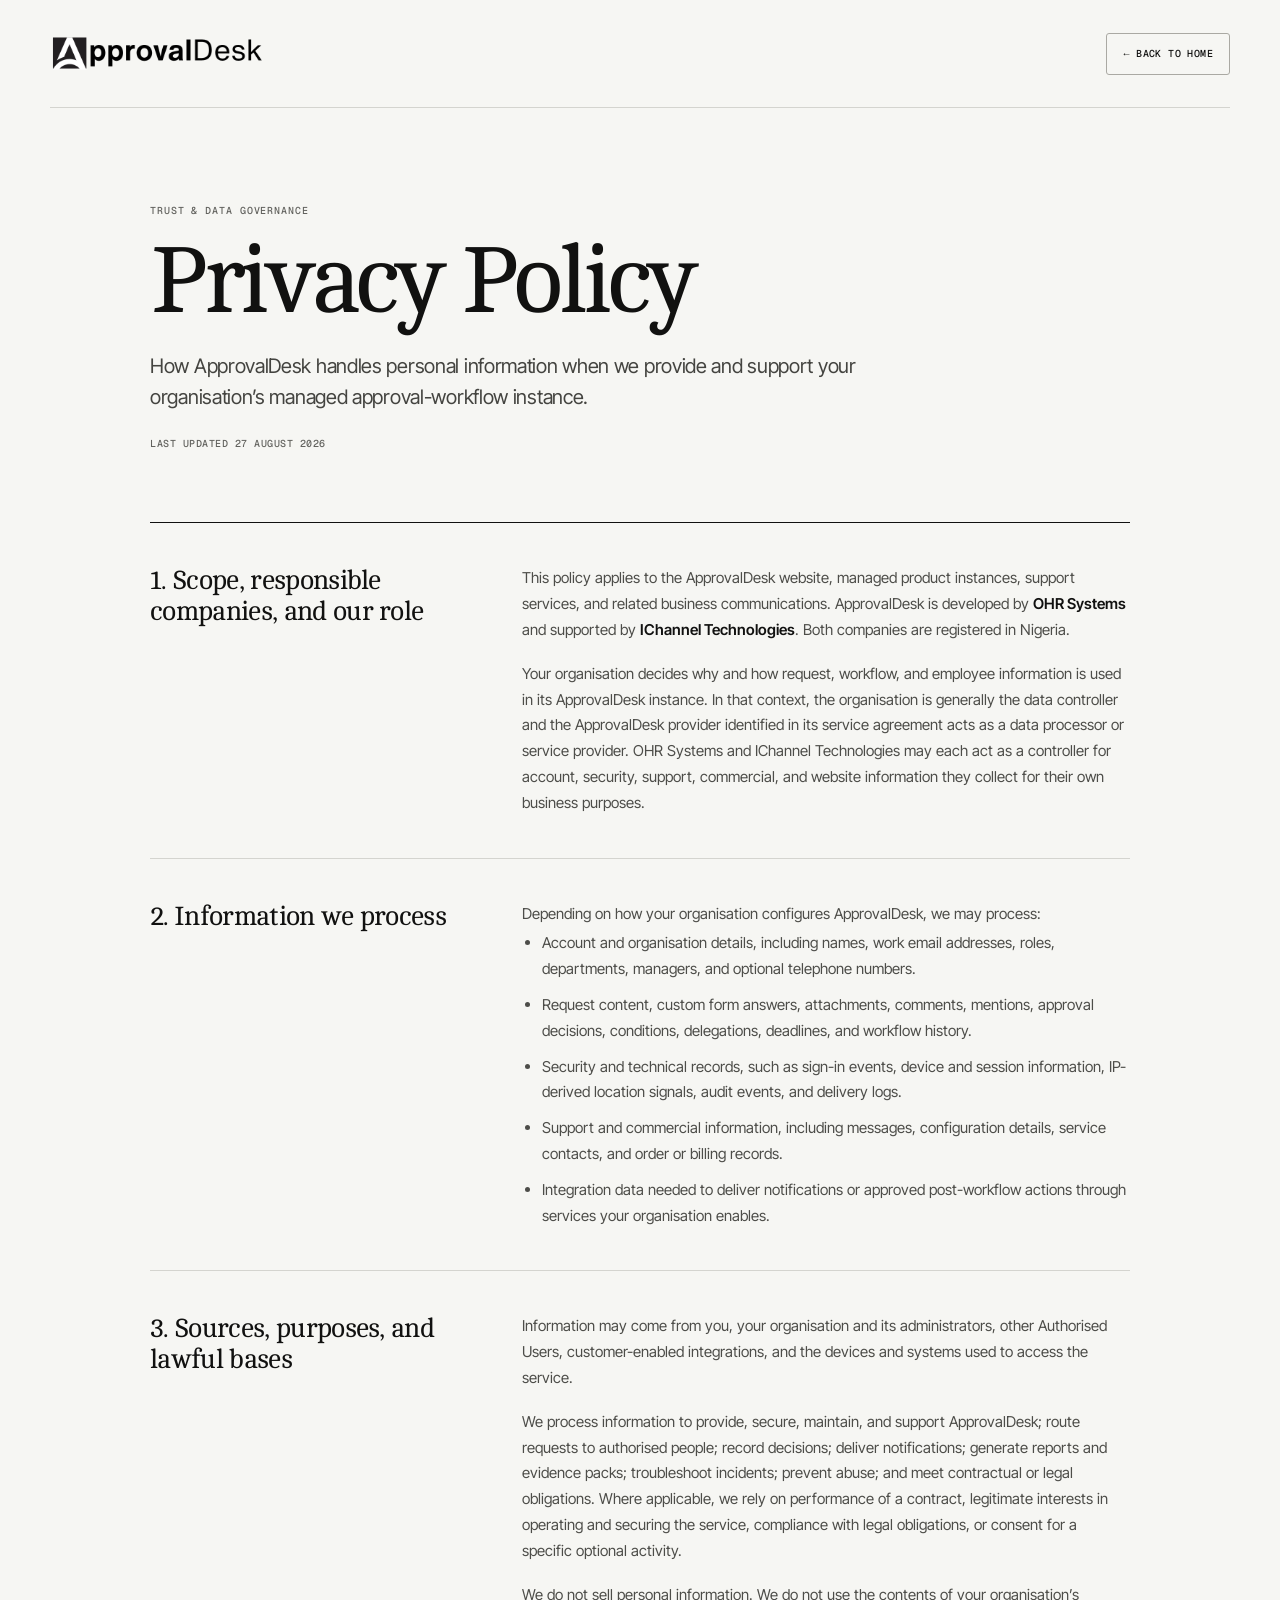
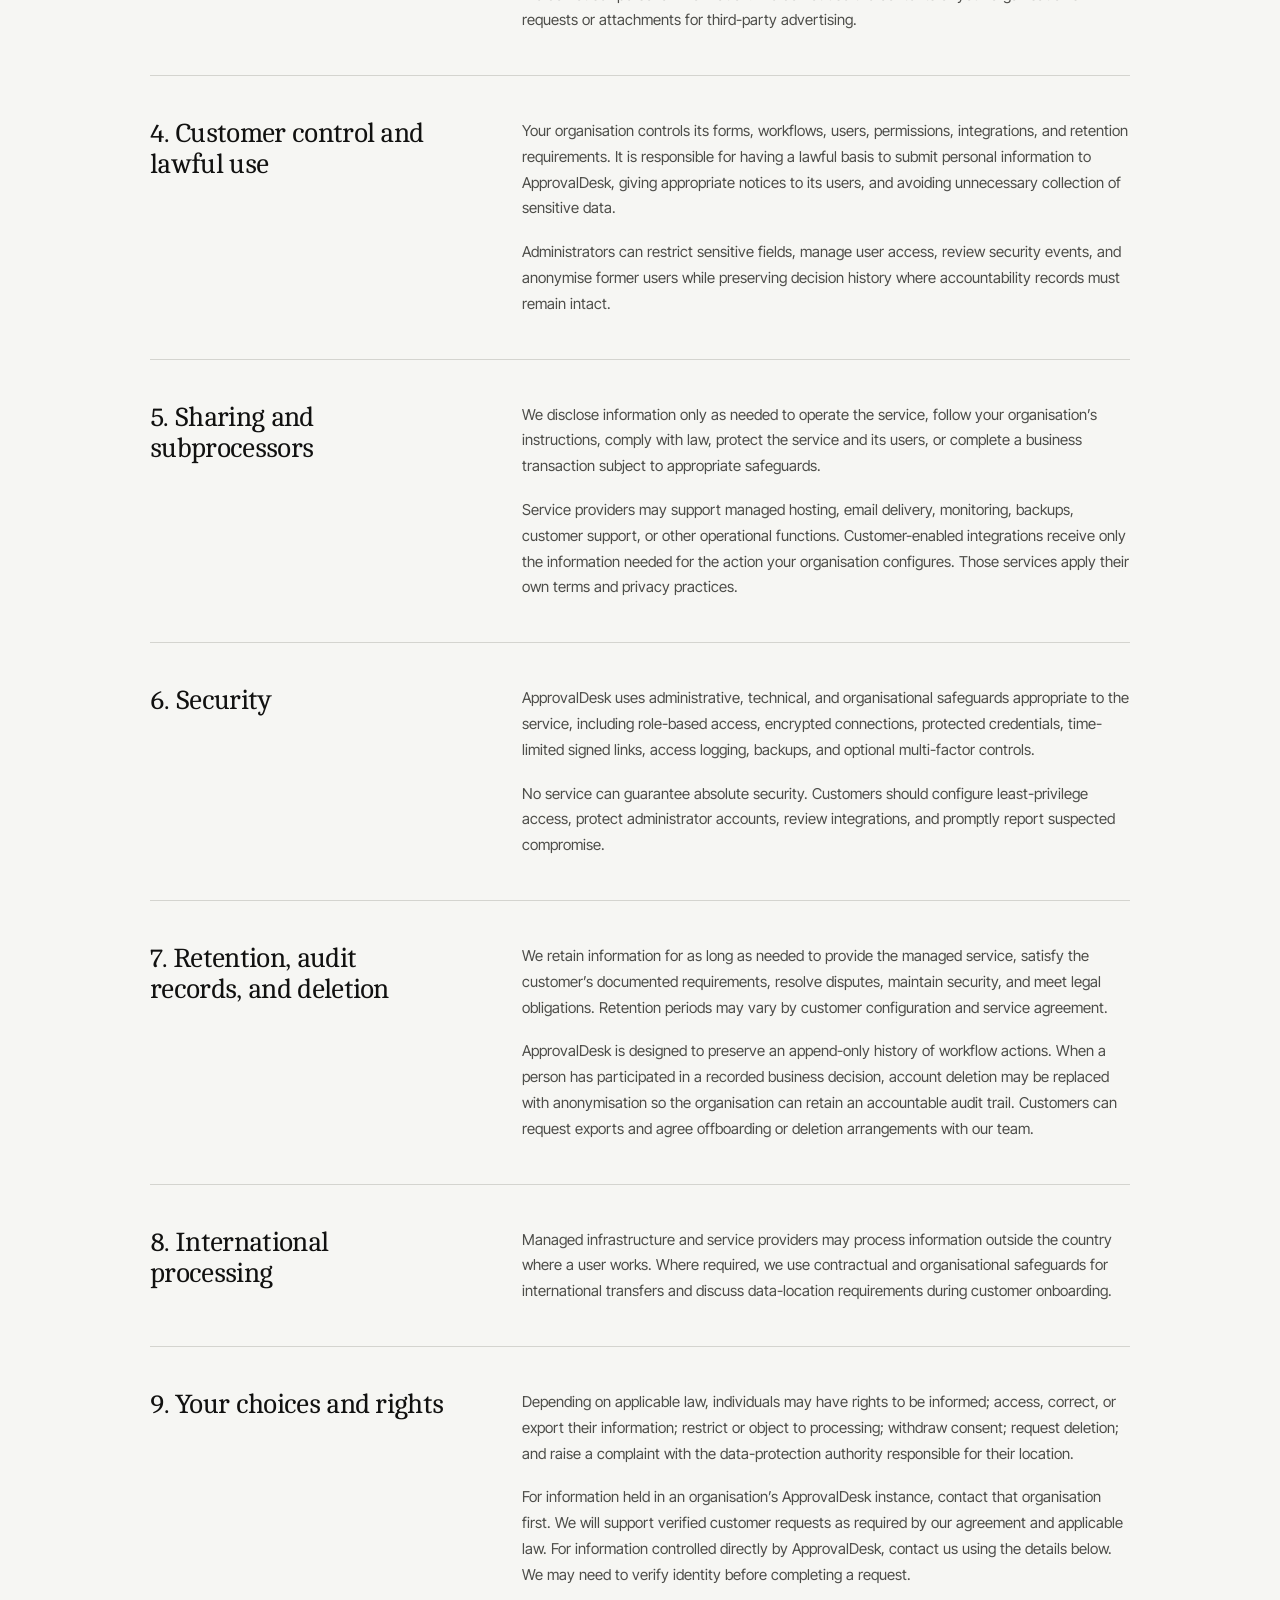
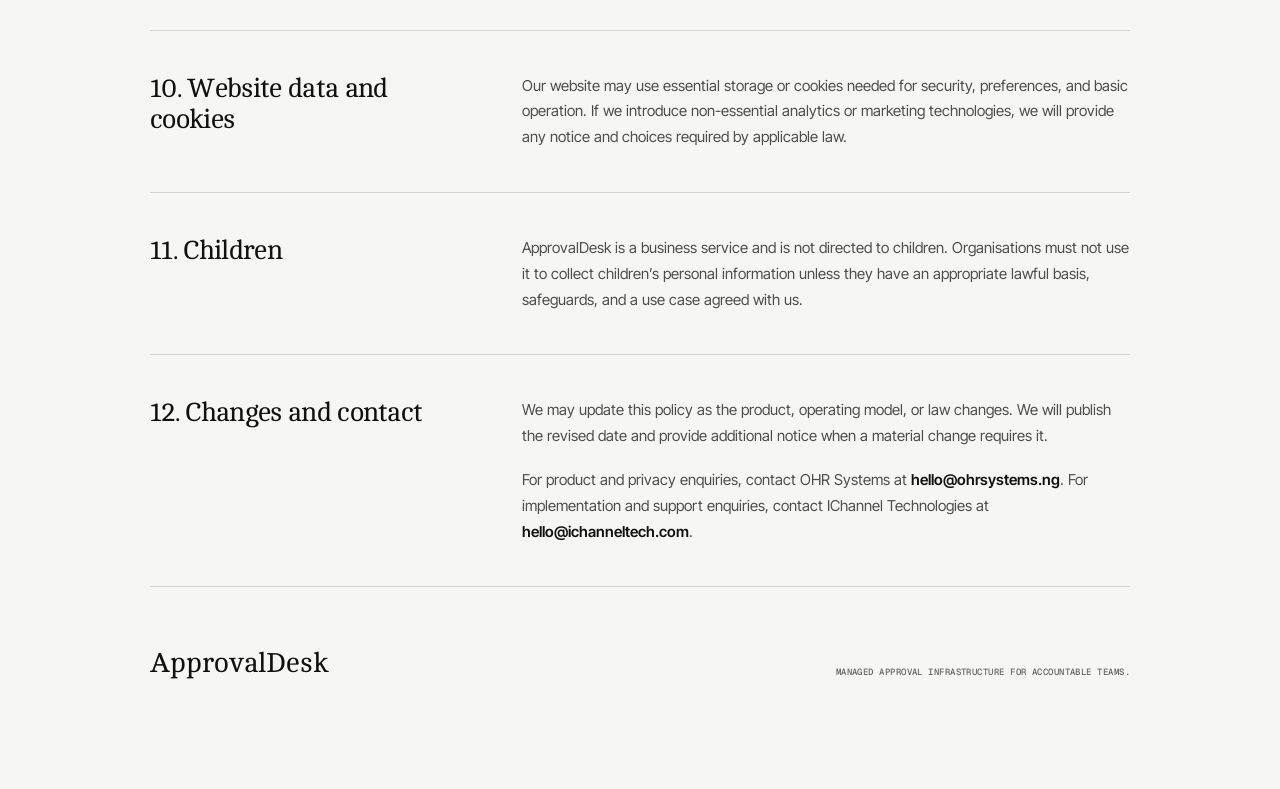
==== privacy/index.html @ 4d2e0517 "beta-v" ====
<!doctype html>
<html lang="en-NG">
  <head>
    <meta charset="UTF-8" />
    <meta name="viewport" content="width=device-width, initial-scale=1.0" />
    <link rel="preload" href="../public/fonts/cambo-latin-400.woff2" as="font" type="font/woff2" crossorigin />
    <link rel="preload" href="../public/fonts/inter-tight-latin.woff2" as="font" type="font/woff2" crossorigin />
    <link rel="icon" href="../public/images/brand/approvaldesk-logo-dark.png" type="image/png" />
    <link rel="stylesheet" href="../src/styles.css" />
    <link rel="stylesheet" href="../src/legal.css" />
    <meta name="description" content="How ApprovalDesk handles personal information when we provide and support your organisation’s managed approval-workflow instance." />
    <meta name="robots" content="index, follow, max-image-preview:large" />
    <meta name="author" content="OHR Systems" />
    <meta name="theme-color" content="#111110" />
    <link rel="canonical" href="https://approvaldesk.ng/privacy" />
    <meta property="og:type" content="website" />
    <meta property="og:site_name" content="ApprovalDesk" />
    <meta property="og:locale" content="en_NG" />
    <meta property="og:url" content="https://approvaldesk.ng/privacy" />
    <meta property="og:title" content="Privacy Policy | ApprovalDesk" />
    <meta property="og:description" content="How ApprovalDesk handles personal information when we provide and support your organisation’s managed approval-workflow instance." />
    <meta property="og:image" content="https://approvaldesk.ng/images/social/approvaldesk-social-card.png" />
    <meta name="twitter:card" content="summary_large_image" />
    <meta name="twitter:title" content="Privacy Policy | ApprovalDesk" />
    <meta name="twitter:description" content="How ApprovalDesk handles personal information when we provide and support your organisation’s managed approval-workflow instance." />
    <meta name="twitter:image" content="https://approvaldesk.ng/images/social/approvaldesk-social-card.png" />
    <title>Privacy Policy | ApprovalDesk</title>
  </head>
  <body>
    <!-- STATIC_APP_START --><link rel="preload" as="image" href="../public/images/brand/approvaldesk-logo-dark.png"/><main class="legal-page"><header class="legal-header"><img src="../public/images/brand/approvaldesk-logo-dark.png" alt="ApprovalDesk"/><a class="legal-back" href="../index.html">← Back to home</a></header><article class="legal-document"><div class="legal-hero"><p class="legal-eyebrow">Trust &amp; data governance</p><h1>Privacy Policy</h1><p class="legal-summary">How ApprovalDesk handles personal information when we provide and support your organisation’s managed approval-workflow instance.</p><p class="legal-date">Last updated 27 August 2026</p></div><div class="legal-content"><section><h2>1. Scope, responsible companies, and our role</h2><div><p>This policy applies to the ApprovalDesk website, managed product instances, support services, and related business communications. ApprovalDesk is developed by <strong>OHR Systems</strong> and supported by <strong>IChannel Technologies</strong>. Both companies are registered in Nigeria.</p><p>Your organisation decides why and how request, workflow, and employee information is used in its ApprovalDesk instance. In that context, the organisation is generally the data controller and the ApprovalDesk provider identified in its service agreement acts as a data processor or service provider. OHR Systems and IChannel Technologies may each act as a controller for account, security, support, commercial, and website information they collect for their own business purposes.</p></div></section><section><h2>2. Information we process</h2><div><p>Depending on how your organisation configures ApprovalDesk, we may process:</p><ul><li>Account and organisation details, including names, work email addresses, roles, departments, managers, and optional telephone numbers.</li><li>Request content, custom form answers, attachments, comments, mentions, approval decisions, conditions, delegations, deadlines, and workflow history.</li><li>Security and technical records, such as sign-in events, device and session information, IP-derived location signals, audit events, and delivery logs.</li><li>Support and commercial information, including messages, configuration details, service contacts, and order or billing records.</li><li>Integration data needed to deliver notifications or approved post-workflow actions through services your organisation enables.</li></ul></div></section><section><h2>3. Sources, purposes, and lawful bases</h2><div><p>Information may come from you, your organisation and its administrators, other Authorised Users, customer-enabled integrations, and the devices and systems used to access the service.</p><p>We process information to provide, secure, maintain, and support ApprovalDesk; route requests to authorised people; record decisions; deliver notifications; generate reports and evidence packs; troubleshoot incidents; prevent abuse; and meet contractual or legal obligations. Where applicable, we rely on performance of a contract, legitimate interests in operating and securing the service, compliance with legal obligations, or consent for a specific optional activity.</p><p>We do not sell personal information. We do not use the contents of your organisation’s requests or attachments for third-party advertising.</p></div></section><section><h2>4. Customer control and lawful use</h2><div><p>Your organisation controls its forms, workflows, users, permissions, integrations, and retention requirements. It is responsible for having a lawful basis to submit personal information to ApprovalDesk, giving appropriate notices to its users, and avoiding unnecessary collection of sensitive data.</p><p>Administrators can restrict sensitive fields, manage user access, review security events, and anonymise former users while preserving decision history where accountability records must remain intact.</p></div></section><section><h2>5. Sharing and subprocessors</h2><div><p>We disclose information only as needed to operate the service, follow your organisation’s instructions, comply with law, protect the service and its users, or complete a business transaction subject to appropriate safeguards.</p><p>Service providers may support managed hosting, email delivery, monitoring, backups, customer support, or other operational functions. Customer-enabled integrations receive only the information needed for the action your organisation configures. Those services apply their own terms and privacy practices.</p></div></section><section><h2>6. Security</h2><div><p>ApprovalDesk uses administrative, technical, and organisational safeguards appropriate to the service, including role-based access, encrypted connections, protected credentials, time-limited signed links, access logging, backups, and optional multi-factor controls.</p><p>No service can guarantee absolute security. Customers should configure least-privilege access, protect administrator accounts, review integrations, and promptly report suspected compromise.</p></div></section><section><h2>7. Retention, audit records, and deletion</h2><div><p>We retain information for as long as needed to provide the managed service, satisfy the customer’s documented requirements, resolve disputes, maintain security, and meet legal obligations. Retention periods may vary by customer configuration and service agreement.</p><p>ApprovalDesk is designed to preserve an append-only history of workflow actions. When a person has participated in a recorded business decision, account deletion may be replaced with anonymisation so the organisation can retain an accountable audit trail. Customers can request exports and agree offboarding or deletion arrangements with our team.</p></div></section><section><h2>8. International processing</h2><div><p>Managed infrastructure and service providers may process information outside the country where a user works. Where required, we use contractual and organisational safeguards for international transfers and discuss data-location requirements during customer onboarding.</p></div></section><section><h2>9. Your choices and rights</h2><div><p>Depending on applicable law, individuals may have rights to be informed; access, correct, or export their information; restrict or object to processing; withdraw consent; request deletion; and raise a complaint with the data-protection authority responsible for their location.</p><p>For information held in an organisation’s ApprovalDesk instance, contact that organisation first. We will support verified customer requests as required by our agreement and applicable law. For information controlled directly by ApprovalDesk, contact us using the details below. We may need to verify identity before completing a request.</p></div></section><section><h2>10. Website data and cookies</h2><div><p>Our website may use essential storage or cookies needed for security, preferences, and basic operation. If we introduce non-essential analytics or marketing technologies, we will provide any notice and choices required by applicable law.</p></div></section><section><h2>11. Children</h2><div><p>ApprovalDesk is a business service and is not directed to children. Organisations must not use it to collect children’s personal information unless they have an appropriate lawful basis, safeguards, and a use case agreed with us.</p></div></section><section><h2>12. Changes and contact</h2><div><p>We may update this policy as the product, operating model, or law changes. We will publish the revised date and provide additional notice when a material change requires it.</p><p>For product and privacy enquiries, contact OHR Systems at <strong>hello@ohrsystems.ng</strong>. For implementation and support enquiries, contact IChannel Technologies at <strong>hello@ichanneltech.com</strong>.</p></div></section></div><div class="legal-close"><p>ApprovalDesk</p><span>Managed approval infrastructure for accountable teams.</span></div></article></main><!-- STATIC_APP_END -->
  </body>
</html>
---- src/styles.css ----
@font-face{font-family:"Cambo";font-style:normal;font-weight:400;font-display:swap;src:url("../public/fonts/cambo-latin-400.woff2") format("woff2");unicode-range:U+0000-00FF,U+0131,U+0152-0153,U+02BB-02BC,U+02C6,U+02DA,U+02DC,U+0304,U+0308,U+0329,U+2000-206F,U+20AC,U+2122,U+2191,U+2193,U+2212,U+2215,U+FEFF,U+FFFD}
@font-face{font-family:"Geist Mono";font-style:normal;font-weight:400 500;font-display:swap;src:url("../public/fonts/geist-mono-latin.woff2") format("woff2");unicode-range:U+0000-00FF,U+0131,U+0152-0153,U+02BB-02BC,U+02C6,U+02DA,U+02DC,U+0304,U+0308,U+0329,U+2000-206F,U+20AC,U+2122,U+2191,U+2193,U+2212,U+2215,U+FEFF,U+FFFD}
@font-face{font-family:"Inter Tight";font-style:normal;font-weight:400 700;font-display:swap;src:url("../public/fonts/inter-tight-latin.woff2") format("woff2");unicode-range:U+0000-00FF,U+0131,U+0152-0153,U+02BB-02BC,U+02C6,U+02DA,U+02DC,U+0304,U+0308,U+0329,U+2000-206F,U+20AC,U+2122,U+2191,U+2193,U+2212,U+2215,U+FEFF,U+FFFD}
:root{font-family:"Inter Tight",Arial,sans-serif;color:#171716;background:#f8f7f7;font-synthesis:none;--ink:#171716;--paper:#f8f7f7;--white:#fff;--line:#deddd9;--muted:#6e6d69;--mint:#49f2ac;--mint-soft:#d8ffeb;--lilac:#efc6ee;--ui:"Inter Tight",Arial,sans-serif;--serif:"Cambo",Georgia,serif;--mono:"Geist Mono",monospace}*{box-sizing:border-box}html{scroll-behavior:smooth;scroll-padding-top:90px}body{margin:0;min-width:320px;min-height:100vh;background:var(--paper);color:var(--ink);-webkit-font-smoothing:antialiased}button,input,select{font:inherit}a{color:inherit}img{display:block;max-width:100%}p,h1,h2,h3{margin-top:0}.section-shell{width:min(1180px,calc(100% - 48px));margin:0 auto}
.announce{min-height:31px;background:#aefad6;display:flex;align-items:center;justify-content:center;gap:18px;padding:7px 24px;font:500 10px/1.4 var(--mono);text-align:center}.announce a{background:var(--lilac);border-radius:999px;padding:4px 10px;text-decoration:none}.site-header{position:sticky;top:0;z-index:30;background:rgba(248,247,247,.9);backdrop-filter:blur(14px);border-bottom:1px solid rgba(23,23,22,.08)}.nav-shell{width:min(1180px,calc(100% - 48px));height:72px;margin:0 auto;display:grid;grid-template-columns:1fr auto 1fr;align-items:center;gap:32px}.brand{display:inline-flex;align-items:center;gap:9px;width:fit-content;text-decoration:none;font-weight:600;letter-spacing:-.04em}.brand-dot{width:14px;height:14px;border-radius:50%;background:var(--mint);box-shadow:inset -4px -2px 0 rgba(0,0,0,.18)}.nav-links{display:flex;gap:26px}.nav-links a{text-decoration:none;font-size:13px;color:#494844}.nav-cta{justify-self:end;background:var(--lilac);padding:9px 14px;border-radius:4px;text-decoration:none;font:500 11px var(--mono);text-transform:uppercase}.menu-button{display:none;justify-self:end;border:0;background:transparent;font:500 12px var(--mono);text-transform:uppercase}
.eyebrow{margin-bottom:18px;display:flex;align-items:center;gap:10px;font:500 10px/1.2 var(--mono);letter-spacing:.08em;text-transform:uppercase;color:#4e4d49}.eyebrow span{width:18px;height:1px;background:currentColor}.hero{min-height:725px;display:grid;grid-template-columns:.88fr 1.12fr;gap:78px;align-items:center;padding-block:78px 86px}.hero-copy{padding-left:36px;position:relative;z-index:2}.hero h1{max-width:650px;margin-bottom:24px;font:400 clamp(54px,5.25vw,78px)/.91 var(--serif);letter-spacing:-.052em}.hero h1 em{font-style:normal;background:linear-gradient(transparent 66%,var(--lilac) 66%)}.hero-lede{max-width:560px;color:#575650;font-size:16px;line-height:1.65}.hero-actions{display:flex;flex-wrap:wrap;gap:10px;margin:30px 0}.button{min-height:44px;display:inline-flex;align-items:center;justify-content:space-between;gap:22px;border-radius:3px;padding:13px 16px;text-decoration:none;font:500 10px var(--mono);text-transform:uppercase;transition:.18s}.button:hover{transform:translateY(-2px)}.button-primary{background:var(--ink);color:white}.button-secondary{background:transparent;border:1px solid #bab9b5}.hero-proof{display:flex;align-items:center;gap:13px}.avatars{display:flex}.avatars span{width:28px;height:28px;display:grid;place-items:center;margin-left:-6px;border-radius:50%;border:2px solid var(--paper);background:#d7d4cd;font:500 8px var(--mono)}.avatars span:nth-child(2){background:var(--mint-soft)}.avatars span:nth-child(3){background:var(--lilac)}.hero-proof b,.hero-proof small{display:block}.hero-proof b{font-size:11px}.hero-proof small{margin-top:2px;font-size:10px;color:var(--muted)}.hero-visual{min-height:560px;position:relative;padding-right:68px}.hero-visual>img{width:100%;height:560px;object-fit:cover;object-position:center 37%;filter:saturate(.88) contrast(.96)}.hero-card-wrap{width:326px;position:absolute;right:0;bottom:34px}.image-label{position:absolute;top:-24px;right:68px;font:9px var(--mono);letter-spacing:.06em}.approval-card{background:white;border:1px solid #d5d3cd;box-shadow:0 18px 50px rgba(0,0,0,.12)}.approval-top{display:flex;justify-content:space-between;align-items:center;padding:10px 12px;border-bottom:1px solid #e6e4df;font:8px var(--mono)}.status{padding:4px 7px;border-radius:999px;background:#fff2dc;color:#8c5d05}.status.approved{background:var(--mint-soft);color:#126038}.approval-body{padding:18px}.micro{margin-bottom:10px;font:500 9px/1.4 var(--mono);letter-spacing:.08em;color:#6a6964}.approval-body h3{margin-bottom:16px;font:400 24px/1.05 var(--serif)}.amount-row{display:flex;justify-content:space-between;margin-bottom:14px;padding:9px 0;border-block:1px solid #eceae5;font-size:10px}.timeline-row{display:grid;grid-template-columns:24px 1fr auto;gap:9px;align-items:center;padding:8px 0;color:#8a8984}.timeline-row+.timeline-row{border-top:1px solid #efede8}.timeline-row i{width:22px;height:22px;display:grid;place-items:center;border-radius:50%;background:#eeece7;font:normal 8px var(--mono)}.timeline-row b,.timeline-row small{display:block}.timeline-row b{font-size:9px}.timeline-row small{font-size:8px}.timeline-row em{font:normal 7px var(--mono);text-transform:uppercase}.timeline-row.done{color:#2c6a4b}.timeline-row.done i{background:var(--mint-soft)}.timeline-row.current{color:var(--ink)}.timeline-row.current i{background:var(--ink);color:white;box-shadow:0 0 0 3px var(--mint-soft)}.approve-button{width:100%;margin-top:10px;border:0;border-radius:2px;background:var(--mint);padding:10px;font:500 9px var(--mono);text-transform:uppercase;cursor:pointer}
.trust-strip{overflow:hidden;border-block:1px solid #dfded9;background:#fbfbfa}.logo-ticker{min-width:max-content;display:flex;align-items:center;justify-content:center;gap:34px;padding:28px;color:#5e5d59;font:500 10px var(--mono);letter-spacing:.1em}.logo-ticker i{width:4px;height:4px;border-radius:50%;background:#aaa9a5}.intro{padding-block:110px 105px;text-align:center}.intro .eyebrow,.section-heading.centered .eyebrow{justify-content:center}.intro h2{width:min(850px,100%);margin:0 auto 58px;font:400 clamp(30px,4vw,50px)/1.08 var(--serif);letter-spacing:-.035em}.intro-notes{display:grid;grid-template-columns:repeat(3,1fr);gap:44px;width:min(850px,100%);margin:auto;text-align:left}.intro-notes div{padding-top:18px;border-top:1px solid var(--line)}.intro-notes b{font:500 11px var(--mono);text-transform:uppercase}.intro-notes p{margin:8px 0 0;color:var(--muted);font-size:12px;line-height:1.5}
.impact{padding:106px 0;background:#f1f0ef}.section-heading.centered{text-align:center}.section-heading h2{margin-bottom:50px;font:400 clamp(42px,5vw,66px)/.96 var(--serif);letter-spacing:-.045em}.impact-grid{display:grid;grid-template-columns:1.1fr .9fr;gap:26px;width:min(1000px,100%);margin:auto;background:white;padding:22px}.impact-image{min-height:550px;position:relative;overflow:hidden}.impact-image img{width:100%;height:100%;object-fit:cover}.photo-chip,.case-badge{position:absolute;background:var(--mint);padding:6px 8px;border-radius:3px;font:500 8px var(--mono)}.photo-chip{left:14px;top:14px}.steps-list{padding:8px 22px}.steps-list article{display:grid;grid-template-columns:36px 1fr;gap:16px;padding:25px 0;border-bottom:1px solid #e4e2dc}.steps-list article:last-child{border:0}.steps-list article>span{font:9px var(--mono)}.steps-list h3{margin-bottom:8px;font:400 24px var(--serif)}.steps-list p{margin:0;color:var(--muted);font-size:12px;line-height:1.6}
.systems,.features{padding-block:120px}.section-heading.split{display:grid;grid-template-columns:1fr 360px;gap:60px;align-items:end}.section-heading.split h2{margin-bottom:0;max-width:760px}.section-heading.split>p{margin:0 0 5px;color:var(--muted);font-size:14px;line-height:1.65}.workflow-tabs{display:flex;gap:6px;margin-top:52px;border-bottom:1px solid var(--line)}.workflow-tabs button{border:0;background:transparent;padding:13px 18px;color:var(--muted);font:500 10px var(--mono);text-transform:uppercase;cursor:pointer}.workflow-tabs button[aria-selected=true]{background:var(--ink);color:white}.workflow-stage{display:grid;grid-template-columns:.8fr 1.2fr;min-height:410px;background:#efeeec}.workflow-copy{padding:62px 54px}.workflow-copy h3{max-width:440px;margin-bottom:18px;font:400 40px/1 var(--serif);letter-spacing:-.03em}.workflow-copy>p:not(.micro){max-width:480px;color:var(--muted);font-size:13px;line-height:1.7}.workflow-copy a,.text-link,.faq-title a{display:inline-flex;gap:12px;margin-top:20px;font:500 10px var(--mono);text-transform:uppercase;text-decoration:underline;text-underline-offset:5px}.workflow-map{display:flex;align-items:center;justify-content:center;padding:52px 34px;background:#e0ffef}.map-node{width:30%;min-height:160px;position:relative;display:flex;flex-direction:column;justify-content:space-between;padding:18px;background:white;border:1px solid #b8dbca}.map-node+.map-node{margin-left:28px}.map-node+.map-node:before{content:"";position:absolute;width:29px;height:1px;left:-29px;top:50%;background:#759885}.map-node>span{font:9px var(--mono);color:var(--muted)}.map-node b{font:400 19px var(--serif)}.map-node small{color:var(--muted);font-size:8px}
.metrics{padding-block:100px;background:#f1f0ef}.metric-intro{width:min(740px,100%)}.metric-intro h2,.security-copy h2{margin-bottom:20px;font:400 clamp(42px,5vw,64px)/.96 var(--serif);letter-spacing:-.045em}.metric-intro>p{max-width:600px;color:var(--muted);font-size:14px}.metric-cards{display:grid;grid-template-columns:repeat(3,1fr);margin-top:54px}.metric-card{min-height:250px;display:flex;flex-direction:column;padding:26px;border:1px solid rgba(0,0,0,.08)}.metric-card+.metric-card{border-left:0}.metric-card strong{font:9px var(--mono)}.metric-card h3{margin:auto 0 14px;font:400 52px var(--serif);letter-spacing:-.04em}.metric-card p{max-width:260px;margin-bottom:0;font-size:12px;line-height:1.55}.lilac{background:var(--lilac)}.paper{background:white}.mint{background:var(--mint)}
.feature-layout{display:grid;grid-template-columns:230px 1fr;gap:80px;margin-top:80px}.feature-layout aside{position:sticky;top:110px;height:fit-content;display:flex;flex-direction:column}.feature-layout aside a{padding:12px 0;border-bottom:1px solid var(--line);color:var(--muted);font:500 10px var(--mono);text-decoration:none;text-transform:uppercase}.feature-groups article{scroll-margin-top:110px;padding:8px 0 70px}.feature-groups article+article{border-top:1px solid var(--line);padding-top:70px}.feature-groups h3{margin-bottom:28px;font:400 38px/1.05 var(--serif);letter-spacing:-.03em}.feature-row{display:grid;grid-template-columns:240px 1fr;gap:30px;padding:17px 0;border-top:1px solid #e2e1dc}.feature-row b{font-size:12px}.feature-row p{margin:0;color:var(--muted);font-size:12px;line-height:1.6}
.industries{padding-block:116px;background:#efeeec}.case-feature{height:560px;position:relative;margin-top:58px;overflow:hidden;color:white}.case-feature:after{content:"";position:absolute;inset:0;background:linear-gradient(90deg,rgba(0,0,0,.69),rgba(0,0,0,.1) 75%)}.case-feature img{width:100%;height:100%;object-fit:cover}.case-overlay{position:absolute;z-index:2;left:44px;bottom:42px;max-width:510px}.case-overlay .micro{color:#c9c8c3}.case-overlay h3{margin-bottom:14px;font:400 38px/1.04 var(--serif)}.case-overlay p:last-child{max-width:430px;margin-bottom:0;color:#e0dfdb;font-size:12px;line-height:1.6}.case-badge{z-index:2;right:18px;top:18px;color:var(--ink)}.industry-list{margin-top:24px;border-top:1px solid #cac9c5}.industry-list article{display:grid;grid-template-columns:60px 240px 1fr;gap:28px;align-items:center;padding:23px 0;border-bottom:1px solid #cac9c5}.industry-list span{font:9px var(--mono);color:var(--muted)}.industry-list h3{margin:0;font:400 22px var(--serif)}.industry-list p{max-width:650px;margin:0;color:var(--muted);font-size:12px}
.security{display:grid;grid-template-columns:.85fr 1.15fr;gap:90px;align-items:center;padding-block:124px}.security-copy>p{max-width:500px;color:var(--muted);font-size:14px;line-height:1.65}.security-copy .button{margin-top:16px}.security-panel{min-height:520px;display:grid;grid-template-columns:1fr 1fr;align-items:center;padding:30px;background:#171716;color:white}.radar{width:282px;height:282px;position:relative;display:grid;place-items:center;margin:auto}.pulse{position:absolute;border:1px solid #5c5d59;border-radius:50%;animation:securityPulse 3.4s ease-in-out infinite}.p1{inset:0}.p2{inset:38px;animation-delay:-1.1s}.p3{inset:76px;border-color:var(--mint);animation-delay:-2.2s}.security-sweep{position:absolute;inset:13px;border-radius:50%;background:conic-gradient(from 215deg,transparent 0 65%,rgba(255,255,255,.18) 72%,transparent 79% 100%);animation:securitySweep 5.5s linear infinite;mask:radial-gradient(circle,transparent 0 20%,#000 21% 100%)}.radar-center{width:112px;height:112px;position:relative;z-index:1;display:grid;place-items:center;border-radius:50%;background:#fff;color:var(--ink);box-shadow:0 0 0 11px rgba(255,255,255,.07),0 0 42px rgba(255,255,255,.16);animation:shieldFloat 3.4s ease-in-out infinite}.security-list p{display:grid;grid-template-columns:34px 1fr;gap:8px;padding:16px 0;margin:0;border-bottom:1px solid #393936}.security-list span{color:#777772;font:9px var(--mono)}.security-list b{font-size:11px;font-weight:500}@keyframes securitySweep{to{transform:rotate(360deg)}}@keyframes securityPulse{0%,100%{opacity:.48;transform:scale(.97)}50%{opacity:1;transform:scale(1)}}@keyframes shieldFloat{0%,100%{transform:translateY(0)}50%{transform:translateY(-7px)}}
.comparison{padding-block:110px;background:#f1f0ef}.compare-grid{display:grid;grid-template-columns:1fr 1fr;width:min(930px,100%);margin:auto}.compare-card{min-height:410px;padding:42px}.compare-card.old{background:white}.compare-card.new{background:var(--mint)}.compare-card h3{max-width:420px;margin:76px 0 26px;font:400 34px/1.05 var(--serif)}.compare-card ul{margin:0;padding:0;list-style:none}.compare-card li{padding:10px 0;border-top:1px solid rgba(0,0,0,.15);font-size:12px}.faq{display:grid;grid-template-columns:.8fr 1.2fr;gap:100px;padding-block:120px}.faq-title{position:sticky;top:115px;height:fit-content}.faq-title h2{margin-bottom:20px;font:400 54px/.98 var(--serif);letter-spacing:-.04em}.faq-title>p{color:var(--muted);font-size:13px}.faq-list article{border-top:1px solid var(--line)}.faq-list article:last-child{border-bottom:1px solid var(--line)}.faq-list button{width:100%;min-height:74px;display:flex;justify-content:space-between;align-items:center;gap:20px;border:0;padding:0;background:transparent;text-align:left;cursor:pointer}.faq-list button span{font-size:14px;font-weight:500}.faq-list button em{font:normal 9px var(--mono);text-transform:uppercase}.faq-list article>div{display:grid;grid-template-rows:0fr;transition:grid-template-rows .3s}.faq-list article>div p{overflow:hidden;margin:0;color:var(--muted);font-size:13px;line-height:1.7}.faq-list article.open>div{grid-template-rows:1fr}.faq-list article.open>div p{padding:0 70px 24px 0}
.final-cta{padding-block:100px;background:var(--ink);color:white}.final-grid{display:grid;grid-template-columns:1fr 430px;gap:100px;align-items:center}.final-grid h2{margin-bottom:16px;font:400 clamp(48px,6vw,76px)/.92 var(--serif);letter-spacing:-.05em}.final-grid>div:first-child>p:last-child{color:#aaa9a4}.final-grid .eyebrow{color:#aaa9a4}.demo-form,.success-card{padding:28px;background:#272725;border:1px solid #3b3b38}.demo-form label{display:block;margin-bottom:16px}.demo-form label span{display:block;margin-bottom:8px;font:500 9px var(--mono);text-transform:uppercase;color:#aaa9a4}.demo-form input,.demo-form select{width:100%;border:1px solid #555550;background:#1a1a19;color:white;padding:13px 12px;border-radius:0}.demo-form input:focus,.demo-form select:focus{outline:0;border-color:var(--mint)}.demo-form button{width:100%;display:flex;justify-content:space-between;border:0;margin-top:10px;padding:14px;background:var(--mint);font:500 10px var(--mono);text-transform:uppercase;cursor:pointer}.demo-form small{display:block;margin-top:10px;color:#777772;font-size:9px}.success-card h3{margin-bottom:12px;font:400 34px var(--serif)}.success-card p{color:#aaa9a4;font-size:12px;line-height:1.6}.success-card button{border:0;padding:10px 12px;background:var(--mint);font:500 9px var(--mono);text-transform:uppercase}
footer{padding:64px 0 24px;background:#111110;color:white}.footer-grid{display:grid;grid-template-columns:2fr repeat(3,1fr);gap:60px;padding-bottom:60px}.footer-grid>div{display:flex;flex-direction:column;align-items:flex-start;gap:10px}.footer-grid>div:first-child p{color:#777772;font-size:11px}.footer-grid b{margin-bottom:8px;color:#777772;font:500 9px var(--mono);text-transform:uppercase}.footer-grid a:not(.brand),.footer-grid p{margin:0;color:#b7b6b1;font-size:11px;text-decoration:none}.footer-bottom{display:flex;justify-content:space-between;padding-top:20px;border-top:1px solid #2a2a28;color:#777772;font:9px var(--mono)}.footer-bottom a{text-decoration:none;color:#aaa9a4}.footer-legal{display:flex;gap:8px}.footer-legal i{font-style:normal}.footer-legal a:hover{text-decoration:underline;text-underline-offset:4px}
@media(max-width:1020px){.hero{grid-template-columns:1fr;gap:48px;padding-top:68px}.hero-copy{padding-left:0;max-width:760px}.hero-visual{width:min(760px,100%)}.section-heading.split{grid-template-columns:1fr;gap:18px}.impact-grid,.security{grid-template-columns:1fr}.impact-image{min-height:470px}.feature-layout{grid-template-columns:170px 1fr;gap:50px}.faq{gap:60px}.final-grid{grid-template-columns:1fr 390px;gap:60px}}
@media(max-width:780px){.section-shell,.nav-shell{width:min(100% - 32px,1180px)}.announce{justify-content:space-between;font-size:8px}.nav-shell{height:62px;grid-template-columns:1fr auto}.nav-cta{display:none}.menu-button{display:block}.nav-links{display:none;position:absolute;top:62px;left:0;right:0;padding:22px 16px 28px;flex-direction:column;gap:0;background:var(--paper);border-bottom:1px solid var(--line)}.nav-links.open{display:flex}.nav-links a{padding:13px 0;border-bottom:1px solid var(--line);font:400 24px var(--serif)}.hero{min-height:auto;padding-block:60px 72px}.hero h1{font-size:clamp(48px,13vw,66px)}.hero-visual{min-height:500px;padding-right:0}.hero-visual>img{height:500px}.hero-card-wrap{width:min(310px,88%);right:-4px;bottom:-28px}.image-label{right:0}.logo-ticker{justify-content:flex-start}.intro{padding-block:88px}.intro-notes,.metric-cards{grid-template-columns:1fr}.intro-notes{gap:24px}.impact{padding-block:86px}.impact-grid{padding:12px}.systems,.features,.security,.faq{padding-block:90px}.workflow-stage{grid-template-columns:1fr}.workflow-copy{padding:42px 28px}.workflow-map{min-height:310px;padding:34px 20px}.map-node{padding:12px}.map-node b{font-size:15px}.metric-card+.metric-card{border-left:1px solid rgba(0,0,0,.08);border-top:0}.feature-layout{grid-template-columns:1fr;gap:45px}.feature-layout aside{position:static;flex-direction:row;overflow-x:auto}.feature-layout aside a{flex:0 0 auto;padding:11px 15px;border:1px solid var(--line)}.feature-row{grid-template-columns:1fr;gap:8px}.case-feature{height:520px}.industry-list article{grid-template-columns:40px 160px 1fr;gap:14px}.security-panel{min-height:460px}.faq{grid-template-columns:1fr}.faq-title{position:static}.compare-grid,.final-grid{grid-template-columns:1fr}.final-grid{gap:50px}.demo-form,.success-card{width:min(480px,100%)}.footer-grid{grid-template-columns:2fr 1fr 1fr}.footer-grid>div:last-child{grid-column:2/span 2}}
@media(max-width:520px){.section-shell,.nav-shell{width:min(100% - 24px,1180px)}.announce{gap:6px;padding-inline:12px}.announce a{white-space:nowrap}.hero{padding-top:48px}.hero h1{font-size:49px;line-height:.93}.hero-lede{font-size:14px}.hero-actions{flex-direction:column}.button{width:100%}.hero-visual{min-height:470px}.hero-visual>img{height:450px}.hero-card-wrap{bottom:-38px}.approval-body{padding:14px}.intro h2,.section-heading h2,.metric-intro h2,.security-copy h2{font-size:39px}.impact-grid{background:transparent;padding:0}.impact-image{min-height:360px}.steps-list{background:white;padding-inline:18px}.workflow-tabs{overflow-x:auto}.workflow-tabs button{flex:0 0 auto}.workflow-map{align-items:stretch;flex-direction:column}.map-node{width:100%;min-height:110px}.map-node+.map-node{margin:22px 0 0}.map-node+.map-node:before{width:1px;height:23px;left:50%;top:-23px}.case-overlay{left:22px;right:22px;bottom:24px}.case-overlay h3{font-size:30px}.case-feature:after{background:linear-gradient(0deg,rgba(0,0,0,.78),rgba(0,0,0,.04) 85%)}.industry-list article{grid-template-columns:34px 1fr}.industry-list p{grid-column:2}.security-panel{grid-template-columns:1fr;gap:16px}.radar{width:220px;height:220px}.compare-card{min-height:360px;padding:28px}.compare-card h3{margin-top:54px}.faq-title h2{font-size:44px}.faq-list article.open>div p{padding-right:0}.final-cta{padding-block:78px}.final-grid h2{font-size:54px}.footer-grid{grid-template-columns:1fr 1fr;gap:34px}.footer-grid>div:first-child,.footer-grid>div:last-child{grid-column:1/-1}.footer-bottom{flex-wrap:wrap;gap:14px}}
@media(prefers-reduced-motion:reduce){html{scroll-behavior:auto}*,*:before,*:after{transition-duration:.01ms!important}}

/* Impact section — image-led outcome grid */
.impact{padding:76px 0 88px;background:#f4f3f2}.impact-shell{width:min(1230px,calc(100% - 48px))}.impact-heading{text-align:center}.impact-heading .eyebrow{justify-content:center;margin-bottom:18px}.impact-heading h2{margin:0 auto;font:400 clamp(48px,5vw,68px)/.96 var(--serif);letter-spacing:-.05em}.impact-cta{min-height:48px;display:inline-flex;align-items:center;justify-content:space-between;gap:28px;margin:30px auto 48px;padding:14px 18px;border-radius:10px;background:var(--ink);color:#fff;text-decoration:none;font:500 10px var(--mono);text-transform:uppercase;transition:transform .18s ease}.impact-cta:hover{transform:translateY(-2px)}.impact-grid{display:grid;grid-template-columns:.83fr 1.17fr;gap:20px;width:100%;margin:0;background:transparent;padding:0}.impact-image{min-height:520px;position:relative;overflow:hidden;border-radius:20px}.impact-image img{width:100%;height:100%;object-fit:cover;object-position:center;filter:saturate(.9) contrast(.96)}.photo-chip{left:12px;top:12px;padding:10px 15px;border-radius:999px;background:var(--lilac);font:500 10px var(--mono)}.impact-playback{width:48px;height:48px;position:absolute;right:13px;bottom:13px;display:grid;place-items:center;border:0;border-radius:50%;background:rgba(23,23,22,.88);color:#fff;cursor:pointer;transition:transform .18s ease,background .18s ease}.impact-playback:hover{transform:scale(1.06);background:#000}.impact-playback:focus-visible,.impact-cta:focus-visible{outline:3px solid var(--mint);outline-offset:4px}.impact-cards{display:grid;grid-template-columns:1fr 1fr;border-radius:20px;overflow:hidden;background:#deddd9;gap:1px}.impact-card{min-height:259px;position:relative;display:flex;flex-direction:column;justify-content:space-between;padding:28px 30px 26px;background:#fff;transition:background .28s ease,box-shadow .28s ease}.impact-card.active{z-index:1;background:#fbfffd;box-shadow:inset 0 0 0 2px var(--mint)}.impact-icon{width:48px;height:48px;display:grid;place-items:center;border-radius:50%;background:#efedeb;transition:transform .28s ease}.impact-icon.lilac{background:var(--lilac)}.impact-icon.mint{background:#9af3ce}.impact-card.active .impact-icon{transform:scale(1.08)}.impact-card h3{max-width:310px;margin:0 0 10px;font:500 clamp(20px,1.8vw,25px)/1.08 "DM Sans",Arial,sans-serif;letter-spacing:-.035em}.impact-card p{max-width:340px;margin:0;color:#3f3e3a;font-size:12px;line-height:1.45}.impact-index{position:absolute;right:22px;top:22px;color:#aaa8a3;font:9px var(--mono)}
@media(max-width:1020px){.impact-grid{grid-template-columns:1fr}.impact-image{min-height:560px}.impact-cards{min-height:560px}.impact-card{min-height:280px}}
@media(max-width:780px){.impact{padding:86px 0 92px}.impact-shell{width:min(100% - 32px,1230px)}.impact-heading h2{font-size:clamp(42px,10vw,58px)}.impact-cta{margin:30px auto 48px}.impact-image{min-height:500px}.impact-cards{min-height:auto}.impact-card{min-height:270px;padding:28px 26px}.impact-card h3{font-size:23px}}
@media(max-width:520px){.impact-shell{width:min(100% - 24px,1230px)}.impact-heading h2{font-size:42px}.impact-heading h2 br{display:none}.impact-cta{width:100%;margin-bottom:24px}.impact-image{min-height:430px;border-radius:14px}.impact-cards{grid-template-columns:1fr;border-radius:14px}.impact-card{min-height:260px;padding:28px 24px}.impact-card h3{font-size:25px}.impact-card p{font-size:13px}.impact-playback{width:44px;height:44px}}
.impact-card.active{box-shadow:none}

/* Animated workflow explainer */
.workflow-map{display:grid;align-content:center;gap:18px;padding:24px;background:#e0ffef;overflow:hidden}.workflow-demo-bar{display:flex;align-items:center;justify-content:space-between;gap:18px}.workflow-demo-bar>div{display:flex;align-items:center;gap:9px;color:#4e6659;font:500 8px var(--mono);letter-spacing:.06em;text-transform:uppercase}.workflow-demo-bar>div b{margin-left:5px;color:#789183;font-weight:400}.live-dot{width:8px;height:8px;border-radius:50%;background:#20b971;box-shadow:0 0 0 5px rgba(32,185,113,.12);animation:livePulse 1.7s ease-in-out infinite}.workflow-demo-bar button{display:inline-flex;align-items:center;gap:7px;border:1px solid #b8dbca;border-radius:999px;padding:8px 11px;background:rgba(255,255,255,.72);color:#315d47;font:500 8px var(--mono);text-transform:uppercase;cursor:pointer}.workflow-demo-bar button:hover{background:#fff}.workflow-demo-bar button:focus-visible,.map-node:focus-visible{outline:3px solid var(--lilac);outline-offset:3px}.workflow-request{display:flex;align-items:center;gap:12px;padding:13px 15px;border:1px solid #c7e6d6;background:rgba(255,255,255,.7)}.workflow-request>div{flex:1;display:flex;align-items:center;justify-content:space-between;gap:20px}.workflow-request span{font-size:11px;font-weight:600}.workflow-request b{font:500 10px var(--mono)}.workflow-route{display:grid;grid-template-columns:repeat(3,1fr);gap:14px;align-items:stretch}.workflow-route .map-node{width:100%;min-height:156px;position:relative;display:flex;flex-direction:column;align-items:flex-start;justify-content:space-between;margin:0;padding:16px;border:1px solid #b8dbca;background:#fff;color:var(--ink);text-align:left;cursor:pointer;transition:transform .35s ease,background .35s ease,border-color .35s ease,opacity .35s ease,box-shadow .35s ease}.workflow-route .map-node+.map-node{margin-left:0}.workflow-route .map-node+.map-node:before{width:15px;left:-15px;background:#88ac99}.workflow-route .map-node.current{z-index:2;transform:translateY(-6px);border-color:var(--ink);background:var(--ink);color:#fff;box-shadow:0 13px 26px rgba(30,73,51,.18)}.workflow-route .map-node.done{border-color:#66c99a;background:#f6fffa}.workflow-route .map-node.pending{opacity:.58}.node-number{min-width:24px;height:24px;display:grid;place-items:center;border-radius:50%;background:#e7eee9;color:#547062;font:500 8px var(--mono)}.map-node.current .node-number{background:var(--mint);color:var(--ink)}.map-node.done .node-number{background:transparent;color:#20a766}.workflow-route .map-node b{margin-top:22px;font:400 18px/1.05 var(--serif)}.workflow-route .map-node small{margin-top:7px;color:#66776e;font-size:8px;line-height:1.35}.workflow-route .map-node.current small{color:#bdc8c2}.workflow-route .map-node em{margin-top:auto;padding-top:14px;font:normal 7px var(--mono);letter-spacing:.06em;text-transform:uppercase}.workflow-route .map-node.current em{color:var(--mint)}.workflow-route .map-node.done em{color:#178252}.workflow-event{min-height:58px;display:grid;grid-template-columns:34px 1fr auto;gap:10px;align-items:center;padding:10px 13px;border:1px solid #c7e6d6;background:#fff}.event-icon{width:30px;height:30px;display:grid;place-items:center;border-radius:50%;background:var(--lilac)}.workflow-event small,.workflow-event b{display:block}.workflow-event small{margin-bottom:3px;color:#7b8c83;font:500 7px var(--mono);letter-spacing:.08em}.workflow-event b{font-size:10px;font-weight:600}.event-time{color:#809087;font:8px var(--mono)}
@keyframes livePulse{0%,100%{transform:scale(1);opacity:1}50%{transform:scale(.72);opacity:.55}}
@media(max-width:780px){.workflow-map{min-height:430px;padding:24px 20px}.workflow-route{gap:10px}.workflow-route .map-node{min-height:145px;padding:13px}.workflow-route .map-node+.map-node:before{width:11px;left:-11px}.workflow-route .map-node b{font-size:15px}.workflow-request>div{align-items:flex-start;flex-direction:column;gap:3px}}
@media(max-width:520px){.workflow-map{min-height:auto;padding:20px 14px}.workflow-demo-bar>div b{display:none}.workflow-route{grid-template-columns:1fr;gap:14px}.workflow-route .map-node{min-height:118px}.workflow-route .map-node+.map-node:before{width:1px;height:15px;left:50%;top:-15px}.workflow-route .map-node b{margin-top:12px;font-size:18px}.workflow-route .map-node.current{transform:translateX(5px)}.workflow-route .map-node em{position:absolute;right:14px;top:13px;padding:0}.workflow-event{grid-template-columns:32px 1fr}.event-time{display:none}}
@media(prefers-reduced-motion:reduce){.live-dot{animation:none}.workflow-route .map-node{transition:none}}

@media(max-width:520px){.radar{width:236px;height:236px}.radar-center{width:96px;height:96px}.radar-center svg{width:62px;height:62px}}
@media(prefers-reduced-motion:reduce){.pulse,.security-sweep,.radar-center{animation:none}}

/* Typography system: Cambo / Inter Tight / Geist Mono */
.brand{font-family:var(--ui);font-size:16px;font-weight:600;letter-spacing:-.035em}.nav-links a{font-weight:500;letter-spacing:-.012em}.hero-lede,.section-heading.split>p,.metric-intro>p,.security-copy>p,.faq-title>p{letter-spacing:-.012em}.eyebrow{font-size:11px;letter-spacing:.07em}.micro{font-size:10px;letter-spacing:.075em}.impact-card h3{font-family:var(--ui);font-weight:600}.feature-row b,.security-list b,.workflow-request span,.workflow-event b{font-family:var(--ui);font-weight:600}.approval-top{font-size:9px}.timeline-row b{font-size:10px}.timeline-row small{font-size:9px}.timeline-row em{font-size:8px}.approve-button{font-size:10px}.workflow-demo-bar>div,.workflow-demo-bar button{font-size:9px}.node-number{font-size:9px}.workflow-route .map-node small{font-size:9px}.workflow-route .map-node em{font-size:8px}.workflow-event small{font-size:8px}.workflow-event b{font-size:11px}.event-time{font-size:9px}.approval-top,.amount-row,.impact-index,.metric-card strong,.industry-list span,.security-list span,.footer-bottom,.event-time{font-variant-numeric:tabular-nums}
@media(max-width:520px){.eyebrow{font-size:10px}.micro{font-size:9px}}

/* About section readability */
.intro-notes b{font-size:20px;line-height:1.25}.intro-notes p{margin-top:10px;font-size:15px;line-height:1.55}

/* Site-wide readable description scale */
.section-heading.split>p,.metric-intro>p,.security-copy>p,.faq-list article>div p{font-size:16px;line-height:1.65}.industry-list p{font-size:16px;line-height:1.55}.impact-card p,.workflow-copy>p:not(.micro),.metric-card p,.feature-row p,.case-overlay p:last-child,.compare-card li,.success-card p,.steps-list p{font-size:15px;line-height:1.6}.faq-title>p{font-size:16px;line-height:1.6}.footer-grid>div:first-child p,.footer-grid a:not(.brand),.footer-grid p{font-size:13px;line-height:1.5}

/* Professional monochrome theme */
:root{--ink:#111110;--paper:#f6f6f3;--white:#fff;--line:#d4d4cf;--muted:#62625e;--mint:#171716;--mint-soft:#e7e7e2;--lilac:#d6d6d1}
body{background:var(--paper)}
.announce{background:#111110;color:#fff;border-bottom:1px solid #2f2f2c}.announce a{background:#fff;color:#111110}
.site-header{background:rgba(246,246,243,.92);border-bottom-color:rgba(17,17,16,.12)}
.brand-dot{background:#111110;box-shadow:inset -4px -2px 0 #777772}
.nav-links a{color:#393936}.nav-cta{background:#111110;color:#fff}
.hero h1 em{background:none;box-shadow:inset 0 -.2em 0 #d6d6d1}
.hero-visual>img{filter:saturate(.88) contrast(.96)}.impact-image img{filter:saturate(.9) contrast(.96)}.case-feature img{filter:none}
.avatars span{background:#c9c9c4}.avatars span:nth-child(2){background:#e4e4df}.avatars span:nth-child(3){background:#aeadA8}
.status{background:#ecece7;color:#343431;border:1px solid #cecec8}.status.approved{background:#111110;color:#fff;border-color:#111110}
.timeline-row.done{color:#3f3f3b}.timeline-row.done i{background:#deded9}.timeline-row.current i{box-shadow:0 0 0 3px #c6c6c0}
.approve-button{background:#111110;color:#fff}
.trust-strip{background:#fbfbf9}
.impact,.metrics,.comparison{background:#eeeeeb}
.photo-chip{background:#fff;color:#111110;border:1px solid #c7c7c2}.case-badge{background:#111110;color:#fff;border:1px solid rgba(255,255,255,.45)}
.impact-card.active{background:#f3f3f0;box-shadow:inset 0 0 0 2px #111110}.impact-icon.lilac{background:#d1d1cc}.impact-icon.mint{background:#111110;color:#fff}
.impact-playback:focus-visible,.impact-cta:focus-visible,.workflow-demo-bar button:focus-visible,.map-node:focus-visible{outline-color:#777772}
.workflow-stage,.industries{background:#ebebe8}.workflow-map{background:#deded9}
.workflow-demo-bar>div{color:#4d4d49}.workflow-demo-bar>div b{color:#70706b}.live-dot{background:#111110;box-shadow:0 0 0 5px rgba(17,17,16,.13)}
.workflow-demo-bar button{border-color:#aaa9a3;background:rgba(255,255,255,.76);color:#242421}
.workflow-request,.workflow-event{border-color:#bebeb8}.workflow-request{background:rgba(255,255,255,.76)}
.workflow-route .map-node{border-color:#b7b7b1}.workflow-route .map-node+.map-node:before{background:#8b8b85}.workflow-route .map-node.current{box-shadow:0 13px 26px rgba(17,17,16,.18)}.workflow-route .map-node.done{border-color:#777772;background:#f4f4f1}.workflow-route .map-node.pending{opacity:.62}
.node-number{background:#e1e1dc;color:#4f4f4a}.map-node.current .node-number{background:#fff;color:#111110}.map-node.done .node-number,.workflow-route .map-node.done em{color:#2d2d2a}.workflow-route .map-node small{color:#666660}.workflow-route .map-node.current small{color:#c9c9c4}.workflow-route .map-node.current em{color:#fff}.event-icon{background:#d1d1cc}.workflow-event small,.event-time{color:#696964}
.metric-card.lilac{background:#d4d4cf}.metric-card.paper{background:#fff}.metric-card.mint{background:#111110;color:#fff}.metric-card.mint p{color:#d6d6d1}
.security-panel{background:#111110}.p3{border-color:#bdbdb7}.radar-center{background:#fff;color:#111110}
.compare-card.new{background:#111110;color:#fff}.compare-card.new li{border-top-color:rgba(255,255,255,.25)}
.demo-form input:focus,.demo-form select:focus{border-color:#fff;outline:2px solid #777772;outline-offset:2px}.demo-form button,.success-card button{background:#fff;color:#111110}
.button:focus-visible,.nav-cta:focus-visible,.approve-button:focus-visible,.faq-list button:focus-visible,.demo-form button:focus-visible{outline:3px solid #777772;outline-offset:3px}
::selection{background:#111110;color:#fff}

/* Core capabilities — compact auto-advancing tab panel */
.feature-tabs{display:grid;grid-template-columns:repeat(4,1fr);margin-top:58px;border:1px solid var(--line);background:#fbfbf9}.feature-tabs button{display:flex;align-items:center;justify-content:space-between;gap:12px;min-height:66px;border:0;border-right:1px solid var(--line);padding:17px 20px;background:transparent;color:var(--muted);font:500 10px var(--mono);letter-spacing:.06em;text-align:left;text-transform:uppercase;cursor:pointer;transition:background .22s ease,color .22s ease}.feature-tabs button:last-child{border-right:0}.feature-tabs button span{font-family:var(--ui);font-size:13px;font-weight:600;letter-spacing:-.01em}.feature-tabs button[aria-selected=true]{background:#111110;color:#fff}.feature-tabs button:focus-visible{position:relative;z-index:2;outline:3px solid #777772;outline-offset:-3px}
.feature-tab-layout{display:grid;grid-template-columns:repeat(4,1fr);gap:0;margin-top:0;border-inline:1px solid var(--line);background:#e1e1dc}.feature-progress{height:5px;background:#c7c7c1;transition:background .25s ease}.feature-progress.active{background:#111110}.feature-tab-layout .feature-groups{grid-column:1/-1;background:#fff}.feature-tab-layout .feature-groups article{min-height:380px;padding:42px 52px 32px;border:0;animation:featurePanelIn .3s ease}.feature-group-top{display:flex;align-items:center;justify-content:space-between;gap:18px;margin-bottom:20px}.feature-group-top .micro{margin:0}.feature-group-top>span{color:var(--muted);font:500 9px var(--mono);letter-spacing:.07em;text-transform:uppercase}.feature-tab-layout .feature-groups h3{max-width:720px;margin-bottom:30px;font-size:clamp(36px,4vw,52px);line-height:.98}.feature-tab-layout .feature-row{grid-template-columns:34px minmax(190px,.72fr) 1.45fr;gap:20px;align-items:start;padding:19px 0}.feature-row-index{font:500 9px var(--mono);color:var(--muted);padding-top:2px}.feature-tab-layout .feature-row b{font-size:14px;line-height:1.35}.feature-tab-layout .feature-row p{font-size:15px;line-height:1.55}.feature-tab-layout:hover .feature-group-top>span{color:#111110}@keyframes featurePanelIn{from{opacity:.3;transform:translateY(5px)}to{opacity:1;transform:translateY(0)}}
@media(max-width:780px){.feature-tabs{display:flex;overflow-x:auto;margin-top:42px}.feature-tabs button{flex:0 0 190px;min-height:62px}.feature-tab-layout{display:block;border-inline:1px solid var(--line)}.feature-progress{display:none}.feature-tab-layout .feature-groups article{min-height:0;padding:32px 24px 20px}.feature-tab-layout .feature-groups h3{font-size:38px}.feature-tab-layout .feature-row{grid-template-columns:30px minmax(125px,.7fr) 1.3fr;gap:14px;padding:17px 0}.feature-tab-layout .feature-row p{font-size:14px}}
@media(max-width:520px){.feature-tabs button{flex-basis:168px;padding-inline:16px}.feature-tab-layout .feature-groups article{padding:28px 18px 16px}.feature-group-top{align-items:flex-start;flex-direction:column;gap:5px}.feature-tab-layout .feature-groups h3{font-size:34px}.feature-tab-layout .feature-row{grid-template-columns:30px 1fr;gap:8px}.feature-tab-layout .feature-row p{grid-column:2;font-size:15px}.feature-tab-layout .feature-row b{font-size:13px}}

/* Supplied ApprovalDesk logo artwork */
.nav-shell{height:88px}.brand{display:inline-flex;align-items:center;width:fit-content;text-decoration:none}.site-header .brand img{display:block;width:auto;height:65px;max-width:min(350px,35vw);object-fit:contain}footer .brand img{display:block;width:auto;height:75px;max-width:min(350px,100%);object-fit:contain}.brand-dot{display:none}@media(max-width:780px){.nav-shell{height:88px}.nav-links{top:88px}}@media(max-width:520px){.site-header .brand img{height:58px;max-width:62vw}.nav-shell{height:76px}.nav-links{top:76px}}
---- src/legal.css ----
.legal-page{min-height:100vh;background:#f6f6f3}.legal-header{width:min(1180px,calc(100% - 48px));height:108px;display:flex;align-items:center;justify-content:space-between;gap:30px;margin:0 auto;border-bottom:1px solid var(--line)}.legal-header img{width:auto;height:65px;max-width:min(350px,40vw);object-fit:contain}.legal-back{display:inline-flex;align-items:center;justify-content:center;min-height:42px;padding:12px 16px;border:1px solid #aaa9a3;border-radius:3px;text-decoration:none;font:500 10px var(--mono);letter-spacing:.04em;text-transform:uppercase;transition:background .18s ease,color .18s ease}.legal-back:hover{background:var(--ink);color:#fff}.legal-back:focus-visible{outline:3px solid #777772;outline-offset:3px}.legal-document{width:min(980px,calc(100% - 48px));margin:0 auto;padding:96px 0 110px}.legal-hero{max-width:810px;padding-bottom:72px}.legal-eyebrow{margin-bottom:22px;color:var(--muted);font:500 10px var(--mono);letter-spacing:.09em;text-transform:uppercase}.legal-hero h1{margin-bottom:26px;font:400 clamp(58px,8vw,96px)/.9 var(--serif);letter-spacing:-.055em}.legal-summary{max-width:720px;margin-bottom:24px;color:#444440;font-size:20px;line-height:1.55;letter-spacing:-.015em}.legal-date{margin:0;color:var(--muted);font:500 10px var(--mono);letter-spacing:.05em;text-transform:uppercase}.legal-content{border-top:1px solid var(--ink)}.legal-content section{display:grid;grid-template-columns:minmax(220px,.72fr) minmax(0,1.45fr);gap:70px;padding:42px 0;border-bottom:1px solid var(--line)}.legal-content h2{margin:0;font:400 27px/1.15 var(--serif);letter-spacing:-.025em}.legal-content p,.legal-content li{color:#4d4d49;font-size:15px;line-height:1.72}.legal-content p{margin:0}.legal-content p+p{margin-top:18px}.legal-content ul{margin:4px 0 0;padding-left:20px}.legal-content li+li{margin-top:10px}.legal-content strong{color:var(--ink);font-weight:600}.legal-close{display:flex;align-items:flex-end;justify-content:space-between;gap:30px;padding-top:60px}.legal-close p{margin:0;font:400 28px var(--serif)}.legal-close span{max-width:390px;color:var(--muted);font:500 9px/1.5 var(--mono);letter-spacing:.05em;text-align:right;text-transform:uppercase}
@media(max-width:780px){.legal-header{width:min(100% - 32px,1180px);height:92px}.legal-header img{height:56px}.legal-document{width:min(100% - 32px,980px);padding:72px 0 90px}.legal-hero{padding-bottom:56px}.legal-summary{font-size:18px}.legal-content section{grid-template-columns:1fr;gap:18px;padding:34px 0}.legal-content h2{font-size:25px}}
@media(max-width:520px){.legal-header{width:min(100% - 24px,1180px);height:80px}.legal-header img{height:48px;max-width:47vw}.legal-back{min-height:38px;padding:10px 11px;font-size:8px}.legal-document{width:min(100% - 24px,980px);padding:58px 0 72px}.legal-hero h1{font-size:54px}.legal-summary{font-size:17px}.legal-content p,.legal-content li{font-size:15px}.legal-close{align-items:flex-start;flex-direction:column}.legal-close span{text-align:left}}
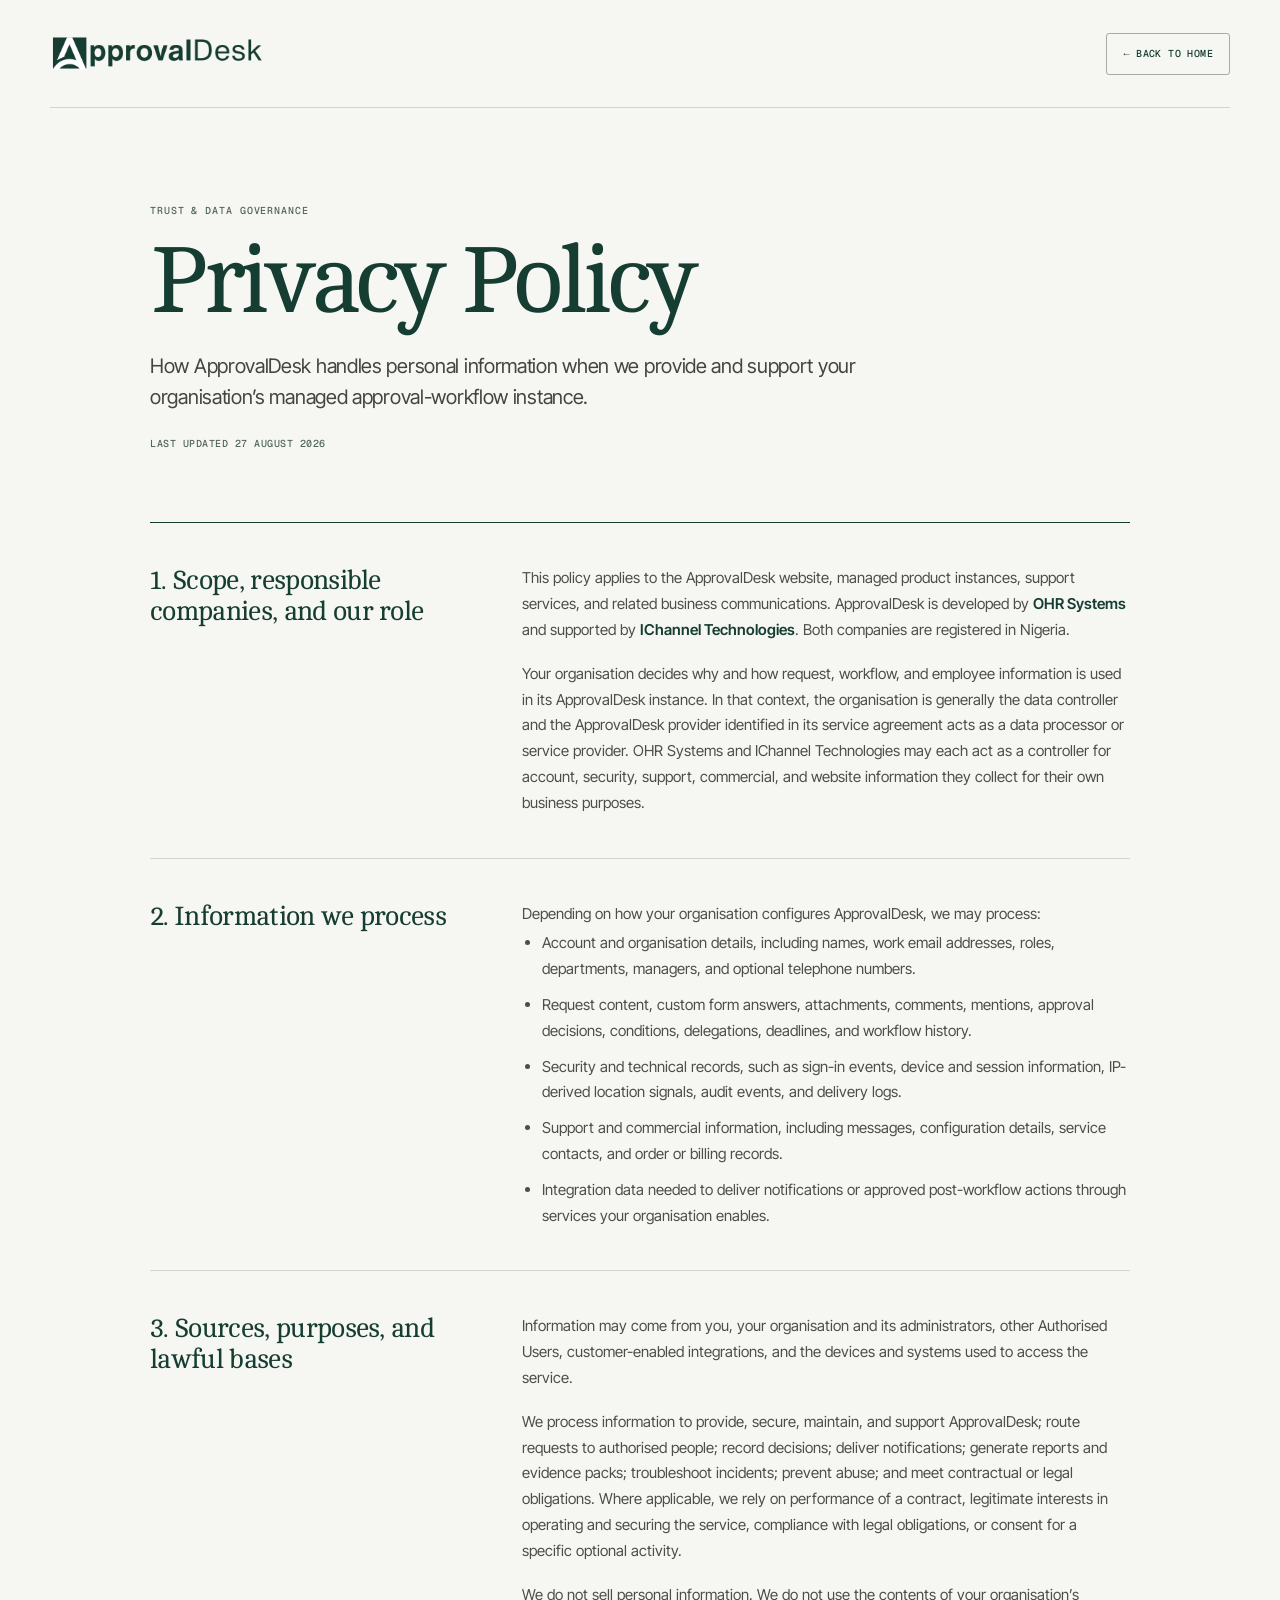
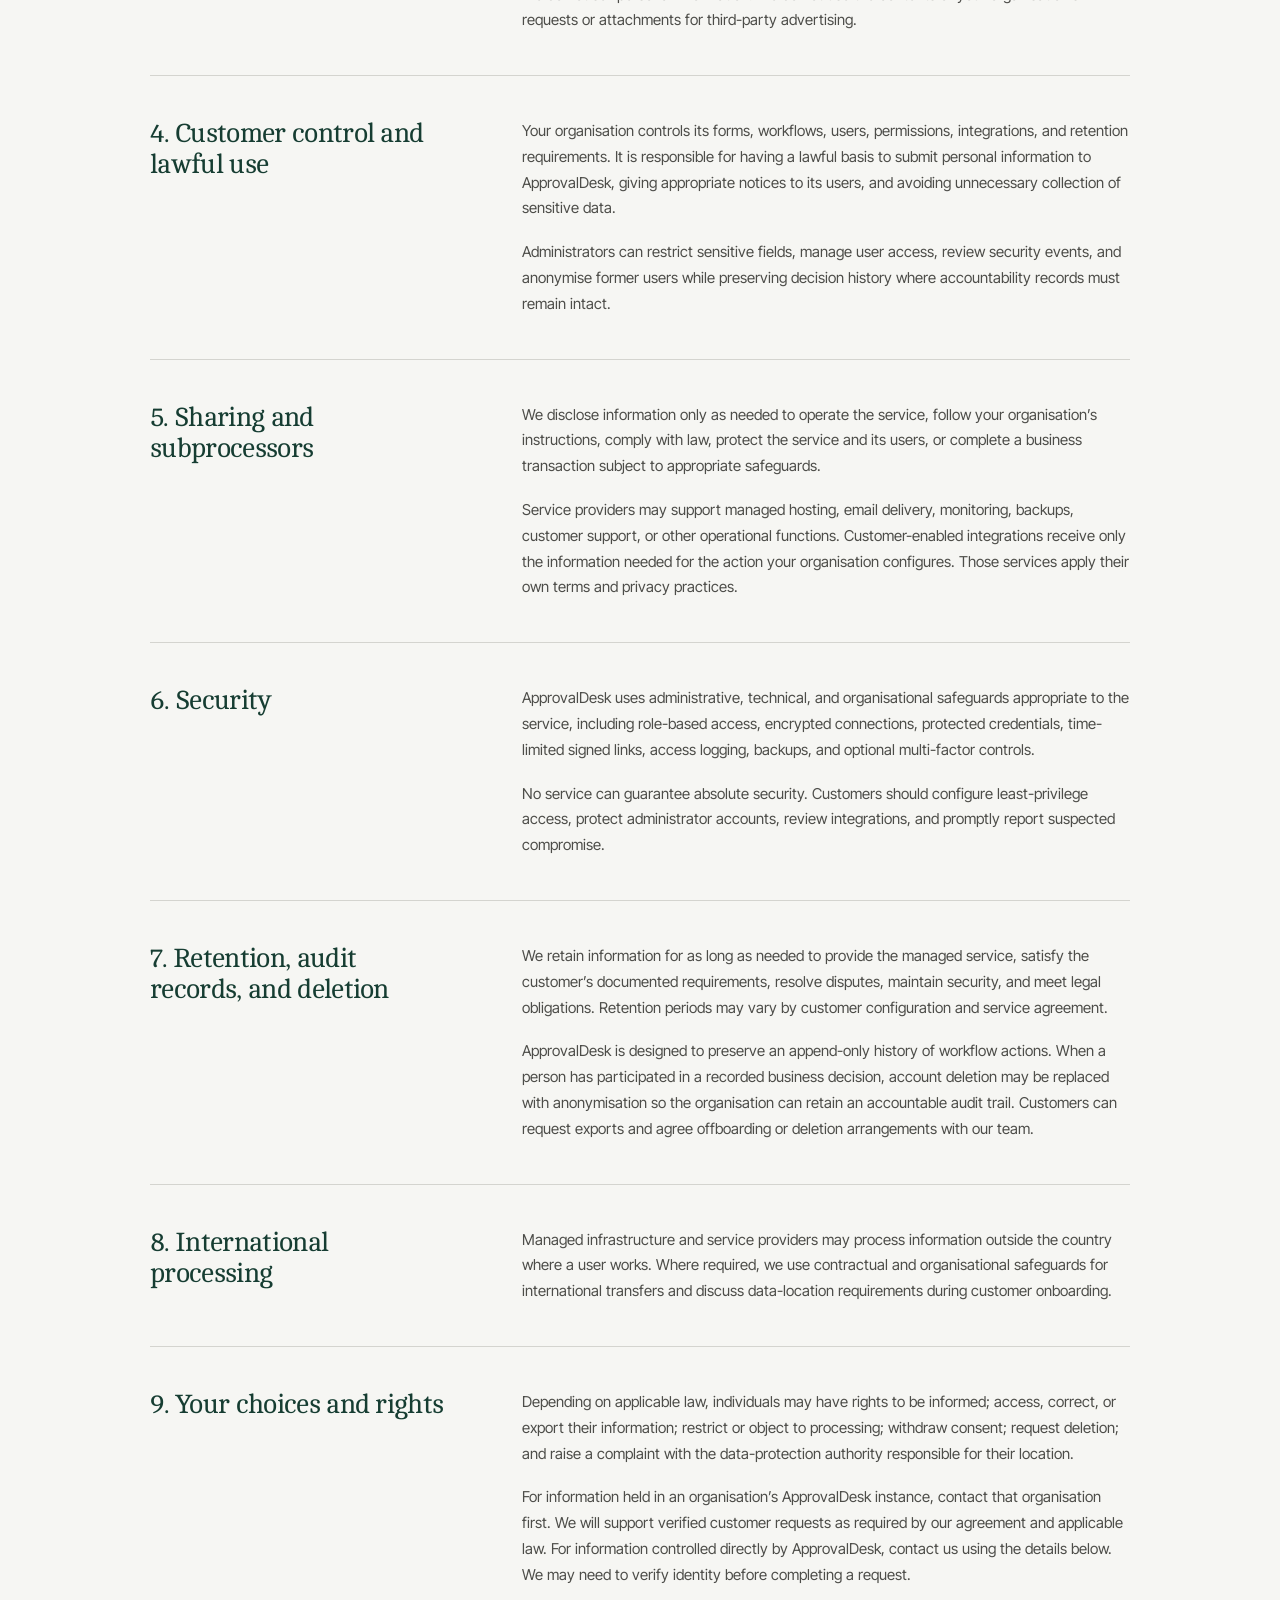
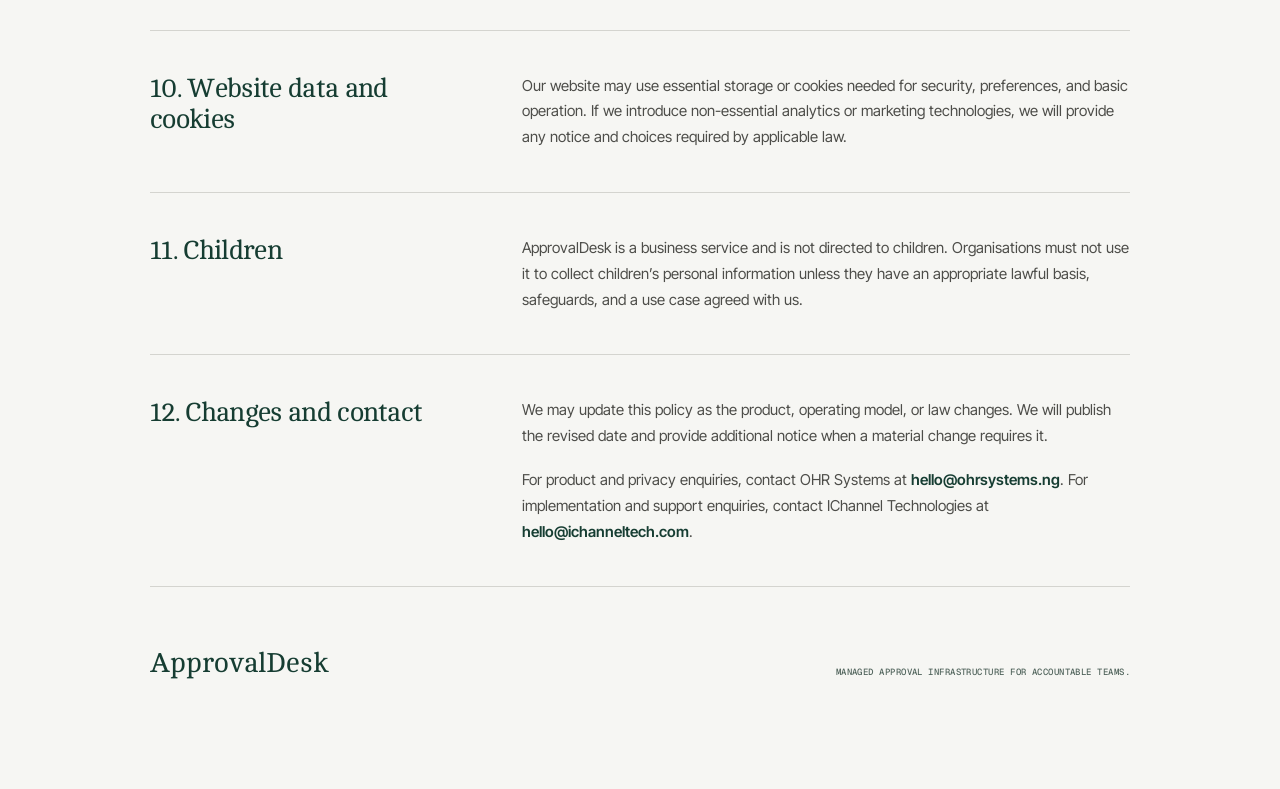
==== commit 61133c1e: "Update branding with forest green theme and favicon" ====
--- a/privacy/index.html
+++ b/privacy/index.html
@@ -5,7 +5,7 @@
     <meta name="viewport" content="width=device-width, initial-scale=1.0" />
     <link rel="preload" href="../public/fonts/cambo-latin-400.woff2" as="font" type="font/woff2" crossorigin />
     <link rel="preload" href="../public/fonts/inter-tight-latin.woff2" as="font" type="font/woff2" crossorigin />
-    <link rel="icon" href="../public/images/brand/approvaldesk-logo-dark.png" type="image/png" />
+    <link rel="icon" href="../public/images/brand/approvaldesk-favicon.png" type="image/png" />
     <link rel="stylesheet" href="../src/styles.css" />
     <link rel="stylesheet" href="../src/legal.css" />
     <meta name="description" content="How ApprovalDesk handles personal information when we provide and support your organisation’s managed approval-workflow instance." />
--- a/src/styles.css
+++ b/src/styles.css
@@ -85,3 +85,7 @@
 
 /* Supplied ApprovalDesk logo artwork */
 .nav-shell{height:88px}.brand{display:inline-flex;align-items:center;width:fit-content;text-decoration:none}.site-header .brand img{display:block;width:auto;height:65px;max-width:min(350px,35vw);object-fit:contain}footer .brand img{display:block;width:auto;height:75px;max-width:min(350px,100%);object-fit:contain}.brand-dot{display:none}@media(max-width:780px){.nav-shell{height:88px}.nav-links{top:88px}}@media(max-width:520px){.site-header .brand img{height:58px;max-width:62vw}.nav-shell{height:76px}.nav-links{top:76px}}
+
+/* Forest green theme */
+:root{--ink:#163d32;--mint:#163d32;--mint-soft:#e2f0e9;--lilac:#c7ddd2;--muted:#52655d}
+.announce,.nav-cta,.button-primary,.approve-button,.workflow-tabs button[aria-selected=true],.security-panel,.compare-card.new,.final-cta,footer{background:#163d32}.announce{border-bottom-color:#285547}.announce a{background:#e2f0e9;color:#163d32}.hero h1 em{box-shadow:inset 0 -.2em 0 #c7ddd2}.status.approved{background:#163d32;border-color:#163d32}.timeline-row.done{color:#2a6652}.timeline-row.done i{background:#d8ebe1}.timeline-row.current i{background:#163d32;box-shadow:0 0 0 3px #c7ddd2}.photo-chip{border-color:#b8d2c5}.case-badge,.metric-card.mint{background:#163d32}.impact-card.active{background:#f5faf7;box-shadow:inset 0 0 0 2px #163d32}.impact-icon.mint{background:#163d32}.workflow-map{background:#e2f0e9}.live-dot{background:#277658;box-shadow:0 0 0 5px rgba(39,118,88,.14)}.workflow-demo-bar button,.workflow-request,.workflow-event{border-color:#b8d2c5}.workflow-route .map-node{border-color:#b4cbbf}.workflow-route .map-node+.map-node:before{background:#80a695}.workflow-route .map-node.current{background:#163d32;border-color:#163d32;box-shadow:0 13px 26px rgba(22,61,50,.2)}.workflow-route .map-node.done{border-color:#7fae99;background:#f5faf7}.map-node.current .node-number{color:#163d32}.workflow-route .map-node.done em{color:#2a6652}.event-icon{background:#c7ddd2}.metric-card.lilac{background:#c7ddd2}.feature-tabs button[aria-selected=true],.feature-progress.active{background:#163d32}.feature-tab-layout:hover .feature-group-top>span{color:#163d32}.radar-center{color:#163d32}.p3{border-color:#9dc2af}.button:focus-visible,.nav-cta:focus-visible,.approve-button:focus-visible,.faq-list button:focus-visible,.demo-form button:focus-visible{outline-color:#277658}.demo-invite{background:#123128;border-color:#285547}.demo-invite p:not(.micro),.final-grid>div:first-child>p:last-child{color:#b7d0c4}.demo-invite small{color:#a8c4b7}.demo-invite small a{color:#e2f0e9}::selection{background:#163d32}
